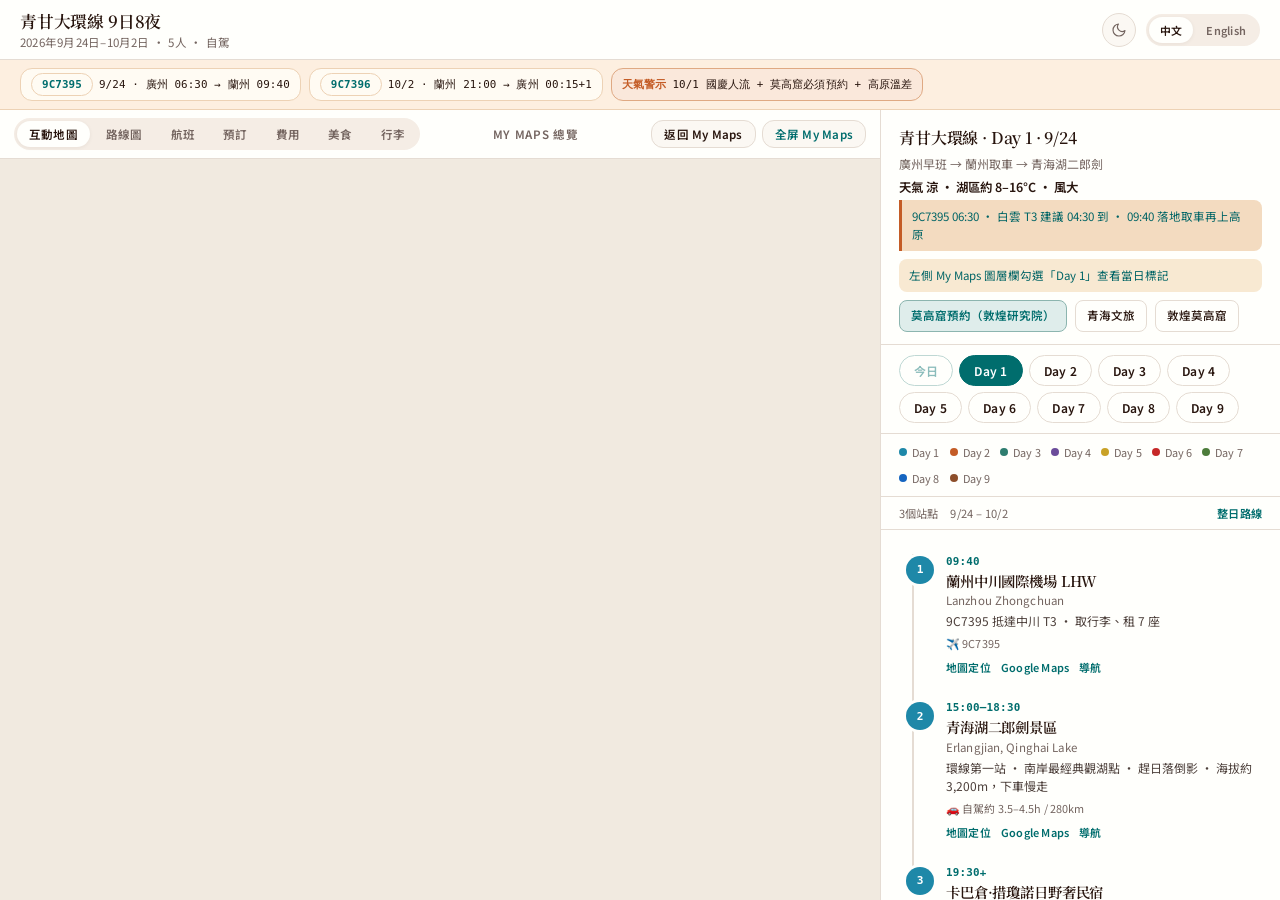
==== index.html @ 07468266 "Add Qinghai–Gansu loop itinerary site with stays, flights, and My Maps. Co-authored-by: Cursor <curs" ====
<!DOCTYPE html>
<html lang="zh-Hant">
<head>
  <meta charset="UTF-8" />
  <meta name="viewport" content="width=device-width, initial-scale=1" />
  <title>青甘大環線 2026 · 互動行程地圖</title>
  <link rel="preconnect" href="https://fonts.googleapis.com" />
  <link rel="preconnect" href="https://fonts.gstatic.com" crossorigin />
  <link href="https://fonts.googleapis.com/css2?family=Noto+Sans+TC:wght@400;500;600&family=Noto+Serif+TC:wght@500;600;700&display=swap" rel="stylesheet" />
  <link rel="stylesheet" href="styles.css?v=6" />
  <script>
    (function () {
      try {
        var saved = localStorage.getItem("trip-theme");
        var dark = saved === "dark" || (!saved && window.matchMedia("(prefers-color-scheme: dark)").matches);
        if (dark) document.documentElement.setAttribute("data-theme", "dark");
      } catch (_) {}
    })();
  </script>
  <script src="config.js?v=6"></script>
  <script src="trip-data.js?v=6"></script>
  <script src="flight-data.js?v=6"></script>
  <script src="booking-data.js?v=6"></script>
  <script src="food-data.js?v=6"></script>
  <script src="packing-data.js?v=6"></script>
  <script src="cost-data.js?v=6"></script>
  <script src="weather-data.js?v=6"></script>
  <script src="i18n.js?v=6"></script>
</head>
<body>
  <div id="app">
    <header>
      <div>
        <h1 id="page-title">青甘大環線 9日8夜</h1>
        <p class="subtitle" id="page-subtitle">2026年9月24日–10月2日 · 5人 · 自駕</p>
      </div>
      <div class="header-actions">
        <button type="button" id="theme-toggle" class="theme-toggle" aria-label="切換深色模式">
          <svg class="icon-moon" viewBox="0 0 24 24" fill="none" stroke="currentColor" stroke-width="1.75" stroke-linecap="round" stroke-linejoin="round" aria-hidden="true"><path d="M21 12.79A9 9 0 1 1 11.21 3 7 7 0 0 0 21 12.79z"/></svg>
        </button>
        <div class="lang-tabs" role="group" aria-label="Language">
          <button type="button" data-lang="zh" class="active">中文</button>
          <button type="button" data-lang="en">English</button>
        </div>
      </div>
    </header>

    <div class="flights-bar" id="flights-bar"></div>

    <div class="main">
      <div class="map-wrap">
        <div class="map-toolbar">
          <div class="view-tabs" role="group" id="view-tabs">
            <button type="button" data-view="map" class="active">互動地圖</button>
            <button type="button" data-view="flowchart">路線圖</button>
            <button type="button" data-view="flights">航班</button>
            <button type="button" data-view="bookings">預訂</button>
            <button type="button" data-view="cost">費用</button>
            <button type="button" data-view="food">美食</button>
            <button type="button" data-view="pack">行李</button>
          </div>
          <span class="map-toolbar-label" id="map-mode-label">My Maps 總覽</span>
          <div class="map-toolbar-actions">
            <button type="button" id="map-restore" class="map-btn" hidden>↩ 返回 My Maps</button>
            <a id="map-open-external" class="map-btn map-btn-link" href="#" target="_blank" rel="noopener">↗ 全屏 My Maps</a>
          </div>
        </div>
        <div id="map-panel" class="content-panel active">
          <iframe
            id="map-frame"
            title="行程地圖"
            loading="lazy"
            referrerpolicy="no-referrer-when-downgrade"
            allowfullscreen
          ></iframe>
          <div id="map-focus-badge" class="map-focus-badge" hidden>
            <div class="map-focus-pin" aria-hidden="true"></div>
            <div class="map-focus-text">
              <strong id="map-focus-name"></strong>
              <span id="map-focus-meta"></span>
            </div>
            <a id="map-focus-open" class="map-focus-link" href="#" target="_blank" rel="noopener"></a>
          </div>
          <div id="map-setup" class="map-setup">
            <h3>嵌入 Google My Maps</h3>
            <p class="setup-intro">網站使用 <strong>Google My Maps</strong>（免費，無需 API Key）。請先建立地圖並把連結填入 <code>config.js</code>。</p>
            <p class="setup-kml">匯入檔案：<code>qinggan-locations.kml</code></p>
            <ol>
              <li>打開 <a href="https://www.google.com/maps/d/" target="_blank" rel="noopener">Google My Maps</a></li>
              <li>建立新地圖 → <strong>匯入</strong> → 上傳對應的 KML</li>
              <li>分享 → 「知道連結的任何人可查看」</li>
              <li>點 <strong>⋮</strong> → 「在地圖上嵌入」→ 複製 <code>src="..."</code> 裡的網址</li>
              <li>貼到 <code>config.js</code> 的 <code>embedUrl</code> / <code>viewUrl</code></li>
              <li><code>git push</code> 重新部署</li>
            </ol>
            <p class="map-setup-note setup-note">完成後刷新此頁，左側會顯示 My Maps，右側為行程列表。</p>
          </div>
        </div>
        <div id="flowchart-panel" class="content-panel">
          <iframe
            id="flowchart-frame"
            title="旅遊路線圖"
            loading="lazy"
            referrerpolicy="no-referrer-when-downgrade"
          ></iframe>
        </div>
        <div id="flights-panel" class="content-panel">
          <div class="flights-scroll" id="flights-content"></div>
        </div>
        <div id="bookings-panel" class="content-panel">
          <div class="flights-scroll" id="bookings-content"></div>
        </div>
        <div id="cost-panel" class="content-panel">
          <div class="flights-scroll" id="cost-content"></div>
        </div>
        <div id="food-panel" class="content-panel">
          <div class="flights-scroll" id="food-content"></div>
        </div>
        <div id="pack-panel" class="content-panel">
          <div class="flights-scroll" id="pack-content"></div>
        </div>
      </div>

      <aside class="sidebar">
        <div class="sidebar-head">
          <h2 id="sidebar-title">青甘 · Day 1</h2>
          <p class="theme" id="sidebar-theme"></p>
          <p class="weather-line" id="sidebar-weather" hidden></p>
          <p class="weather-tip" id="sidebar-weather-tip" hidden></p>
          <p class="day-hint" id="day-hint"></p>
          <div id="region-inspiration-wrap" class="region-inspiration-wrap">
            <button type="button" id="region-inspiration" class="region-inspiration-btn" data-open="https://ticket.dunhuang.org.cn/">莫高窟預約（敦煌研究院）</button>
            <button type="button" id="region-inspiration-alt" class="region-inspiration-btn muted" data-open="https://www.qhly.gov.cn/">青海文旅</button>
            <button type="button" id="region-inspiration-city" class="region-inspiration-btn muted" data-open="https://www.mogaoku.net/">敦煌莫高窟</button>
          </div>
        </div>
        <div class="day-tabs" id="day-tabs"></div>
        <div class="plan-tabs" id="plan-tabs" hidden></div>
        <div class="legend" id="legend"></div>
        <div class="stats">
          <span id="stat-stops">0 個站點</span>
          <span id="stat-region"></span>
          <a id="day-directions" href="#" target="_blank" rel="noopener">整日路線</a>
        </div>
        <div class="itinerary" id="itinerary"></div>
      </aside>
    </div>
  </div>

  <script src="app.js?v=6"></script>
</body>
</html>
---- styles.css ----
* { box-sizing: border-box; margin: 0; padding: 0; }

:root {
  --sidebar-w: 400px;
  --header-h: 60px;
  --bg: oklch(97.5% 0.012 80);
  --card: oklch(100% 0.004 80);
  --text: oklch(22% 0.035 40);
  --muted: oklch(52% 0.02 40);
  --accent: oklch(48% 0.09 195);
  --accent-fg: oklch(100% 0 0);
  --border: oklch(90% 0.016 70);
  --pill-bg: oklch(95% 0.014 70);
  --stop-hover: oklch(96% 0.018 80);
  --stop-active: oklch(94% 0.03 80);
  --stop-active-border: oklch(78% 0.07 50);
  --desc: oklch(38% 0.02 40);
  --flights-bg: oklch(96% 0.025 70);
  --flights-border: oklch(88% 0.05 70);
  --flights-chip-bg: oklch(99% 0.012 70);
  --map-wrap-bg: oklch(94% 0.016 80);
  --map-btn-bg: oklch(98% 0.008 80);
  --map-btn-hover: oklch(94% 0.025 80);
  --setup-bg: oklch(99% 0.006 80 / 0.97);
  --code-bg: oklch(95% 0.014 80);
  --hint: oklch(45% 0.09 195);
  --setup-note-bg: oklch(94% 0.035 80);
  --setup-note-text: oklch(35% 0.07 40);
  --shadow: oklch(20% 0.02 40 / 0.06);
  --radius: 12px;
  --radius-pill: 999px;
  --font-display: "Noto Serif TC", "Songti TC", Georgia, serif;
  --font-body: "Noto Sans TC", -apple-system, BlinkMacSystemFont, sans-serif;
  --font-mono: "JetBrains Mono", ui-monospace, Menlo, monospace;
  --timeline-w: 2px;
}

html[data-theme="dark"] {
  color-scheme: dark;
  --bg: oklch(16% 0.025 40);
  --card: oklch(20% 0.028 40);
  --text: oklch(93% 0.01 80);
  --muted: oklch(68% 0.015 70);
  --accent: oklch(72% 0.09 195);
  --accent-fg: oklch(18% 0.03 40);
  --border: oklch(28% 0.02 40);
  --pill-bg: oklch(24% 0.025 40);
  --stop-hover: oklch(24% 0.03 70);
  --stop-active: oklch(26% 0.04 70);
  --stop-active-border: oklch(42% 0.07 50);
  --desc: oklch(78% 0.012 70);
  --flights-bg: oklch(22% 0.035 70);
  --flights-border: oklch(32% 0.045 70);
  --flights-chip-bg: oklch(24% 0.025 40);
  --map-wrap-bg: oklch(14% 0.02 40);
  --map-btn-bg: oklch(24% 0.025 40);
  --map-btn-hover: oklch(28% 0.04 70);
  --setup-bg: oklch(20% 0.028 40 / 0.97);
  --code-bg: oklch(26% 0.025 40);
  --hint: oklch(72% 0.08 195);
  --setup-note-bg: oklch(26% 0.04 70);
  --setup-note-text: oklch(78% 0.06 80);
  --shadow: oklch(0% 0 0 / 0.35);
}

html, body {
  height: 100%;
  font-family: var(--font-body);
  color: var(--text);
  background: var(--bg);
  overflow: hidden;
  transition: background 0.25s ease, color 0.25s ease;
  -webkit-font-smoothing: antialiased;
}

#app {
  display: flex;
  flex-direction: column;
  height: 100vh;
  height: 100dvh;
  max-height: 100vh;
  max-height: 100dvh;
  overflow: hidden;
}

/* ── Header ── */
header {
  height: var(--header-h);
  flex-shrink: 0;
  display: flex;
  align-items: center;
  gap: 16px;
  padding: 0 20px;
  background: var(--card);
  border-bottom: 1px solid var(--border);
  z-index: 100;
  position: relative;
  transition: background 0.25s, border-color 0.25s;
}

header > div:first-child {
  min-width: 0;
}

header h1 {
  font-family: var(--font-display);
  font-size: 1.05rem;
  font-weight: 600;
  letter-spacing: -0.01em;
  white-space: nowrap;
  overflow: hidden;
  text-overflow: ellipsis;
}

header .subtitle {
  font-size: 0.72rem;
  color: var(--muted);
  letter-spacing: 0.02em;
  white-space: nowrap;
  overflow: hidden;
  text-overflow: ellipsis;
  margin-top: 1px;
}

.header-actions {
  display: flex;
  align-items: center;
  gap: 10px;
  margin-left: auto;
  flex-shrink: 0;
}

.theme-toggle {
  width: 34px;
  height: 34px;
  border: 1px solid var(--border);
  background: var(--map-btn-bg);
  border-radius: var(--radius-pill);
  cursor: pointer;
  line-height: 0;
  display: flex;
  align-items: center;
  justify-content: center;
  flex-shrink: 0;
  color: var(--muted);
  transition: background 0.15s, border-color 0.15s, color 0.15s;
}

.theme-toggle:hover {
  background: var(--map-btn-hover);
  border-color: var(--stop-active-border);
  color: var(--text);
}

.theme-toggle svg {
  width: 16px;
  height: 16px;
}

.lang-tabs {
  display: flex;
  gap: 2px;
  background: var(--pill-bg);
  padding: 3px;
  border-radius: var(--radius-pill);
}

.lang-tabs button {
  border: none;
  background: transparent;
  color: var(--muted);
  font-size: 0.68rem;
  font-weight: 600;
  letter-spacing: 0.02em;
  padding: 5px 11px;
  border-radius: var(--radius-pill);
  cursor: pointer;
  font-family: inherit;
  white-space: nowrap;
  transition: background 0.15s, color 0.15s;
}

.lang-tabs button.active {
  background: var(--card);
  color: var(--text);
  box-shadow: 0 1px 4px var(--shadow);
}

.region-tabs {
  display: flex;
  gap: 4px;
  background: var(--pill-bg);
  padding: 3px;
  border-radius: var(--radius-pill);
}

.region-tabs button,
.day-tabs button {
  border: none;
  background: transparent;
  color: var(--muted);
  font-size: 0.75rem;
  font-weight: 600;
  letter-spacing: 0.02em;
  padding: 6px 14px;
  border-radius: var(--radius-pill);
  cursor: pointer;
  transition: all 0.15s;
  font-family: inherit;
}

.region-tabs button.active {
  background: var(--accent);
  color: var(--accent-fg);
}

.day-tabs button {
  border: 1px solid var(--border);
  background: var(--card);
  color: var(--text);
}

.day-tabs button.active {
  background: var(--accent);
  color: var(--accent-fg);
  border-color: var(--accent);
}

/* ── Flights bar ── */
.flights-bar {
  display: flex;
  flex-wrap: wrap;
  gap: 8px;
  padding: 8px 20px;
  font-size: 0.7rem;
  background: var(--flights-bg);
  border-bottom: 1px solid var(--flights-border);
  transition: background 0.25s, border-color 0.25s;
}

.flights-bar span {
  display: inline-flex;
  align-items: center;
  gap: 6px;
  background: var(--flights-chip-bg);
  border: 1px solid var(--flights-border);
  padding: 4px 10px;
  border-radius: var(--radius);
  color: var(--text);
  font-family: var(--font-mono);
  font-size: 0.68rem;
  letter-spacing: 0.01em;
}

.flights-bar .flight-code {
  font-weight: 600;
  color: var(--accent);
}

.flights-bar .weather-alert {
  border-color: color-mix(in srgb, #c45c26 35%, var(--flights-border));
  background: color-mix(in srgb, #c45c26 12%, var(--flights-chip-bg));
  color: var(--text);
  max-width: 100%;
}

.flights-bar .weather-alert strong {
  color: #c45c26;
  font-weight: 700;
}

/* ── Main layout ── */
.main {
  flex: 1;
  display: flex;
  min-height: 0;
}

/* ── Map area ── */
.map-wrap {
  position: relative;
  flex: 1;
  min-width: 0;
  min-height: 0;
  display: flex;
  flex-direction: column;
  overflow: hidden;
  background: var(--map-wrap-bg);
  transition: background 0.25s;
}

.map-toolbar {
  display: flex;
  align-items: center;
  justify-content: space-between;
  gap: 10px;
  padding: 8px 14px;
  background: var(--card);
  border-bottom: 1px solid var(--border);
  flex-shrink: 0;
  flex-wrap: wrap;
}

.view-tabs {
  display: flex;
  gap: 4px;
  flex-shrink: 0;
  background: var(--pill-bg);
  padding: 3px;
  border-radius: var(--radius-pill);
}

.view-tabs button {
  border: none;
  background: transparent;
  color: var(--muted);
  font-size: 0.72rem;
  font-weight: 600;
  letter-spacing: 0.02em;
  padding: 5px 12px;
  border-radius: var(--radius-pill);
  cursor: pointer;
  font-family: inherit;
  white-space: nowrap;
  transition: background 0.15s, color 0.15s;
}

.view-tabs button.active {
  background: var(--card);
  color: var(--text);
  box-shadow: 0 1px 4px var(--shadow);
}

.map-toolbar-label {
  font-size: 0.72rem;
  font-weight: 600;
  letter-spacing: 0.02em;
  color: var(--muted);
  overflow: hidden;
  text-overflow: ellipsis;
  white-space: nowrap;
  text-transform: uppercase;
  letter-spacing: 0.06em;
}

.map-toolbar-actions {
  display: flex;
  gap: 6px;
  flex-shrink: 0;
}

.map-btn {
  font-size: 0.72rem;
  font-weight: 600;
  letter-spacing: 0.02em;
  padding: 5px 12px;
  border-radius: var(--radius);
  border: 1px solid var(--border);
  background: var(--map-btn-bg);
  color: var(--text);
  cursor: pointer;
  font-family: inherit;
  text-decoration: none;
  display: inline-flex;
  align-items: center;
  gap: 4px;
  transition: background 0.15s, border-color 0.15s;
}

.map-btn:hover {
  background: var(--map-btn-hover);
  border-color: var(--stop-active-border);
}

.map-btn-link {
  color: var(--accent);
}

.content-panel {
  display: none;
  flex: 1;
  flex-direction: column;
  min-height: 0;
  position: relative;
}

.content-panel.active {
  display: flex;
}

#map-frame,
#flowchart-frame {
  flex: 1;
  width: 100%;
  min-height: 320px;
  border: 0;
}

#flowchart-frame {
  background: var(--card);
}

#map-panel {
  flex: 1;
  min-height: 0;
  position: relative;
}

.map-focus-badge {
  position: absolute;
  left: 14px;
  right: 14px;
  bottom: 16px;
  z-index: 6;
  display: flex;
  align-items: center;
  gap: 10px;
  padding: 12px 14px;
  border-radius: 14px;
  background: color-mix(in srgb, var(--card) 92%, transparent);
  backdrop-filter: blur(10px);
  border: 1px solid var(--border);
  box-shadow: 0 8px 24px var(--shadow);
  pointer-events: auto;
}

.map-focus-badge[hidden] {
  display: none !important;
}

.map-focus-pin {
  width: 14px;
  height: 14px;
  border-radius: 50% 50% 50% 0;
  background: #e53935;
  transform: rotate(-45deg);
  flex-shrink: 0;
  box-shadow: 0 0 0 4px rgba(229, 57, 53, 0.2);
}

.map-focus-text {
  display: flex;
  flex-direction: column;
  gap: 2px;
  min-width: 0;
  flex: 1;
}

.map-focus-text strong {
  font-family: var(--font-display);
  font-size: 0.92rem;
  font-weight: 600;
  line-height: 1.3;
}

.map-focus-text span {
  font-size: 0.72rem;
  color: var(--muted);
  overflow: hidden;
  text-overflow: ellipsis;
  white-space: nowrap;
}

.map-focus-link {
  flex-shrink: 0;
  font-size: 0.72rem;
  font-weight: 600;
  color: var(--accent);
  text-decoration: none;
  padding: 6px 10px;
  border-radius: 999px;
  background: var(--setup-note-bg);
}

.map-focus-link:hover {
  text-decoration: underline;
}

/* ── Flights panel ── */
#flights-panel,
#bookings-panel,
#food-panel,
#pack-panel,
#cost-panel {
  background: var(--bg);
  flex: 1;
  min-height: 0;
  overflow: hidden;
}

.flights-scroll {
  flex: 1;
  min-height: 0;
  overflow-y: auto;
  overflow-x: hidden;
  -webkit-overflow-scrolling: touch;
  overscroll-behavior: contain;
  touch-action: pan-y;
  padding: 20px 22px 32px;
}

.flights-intro {
  margin-bottom: 18px;
}

.flights-intro h2 {
  font-family: var(--font-display);
  font-size: 1.25rem;
  font-weight: 600;
  letter-spacing: -0.02em;
  margin-bottom: 10px;
}

.flights-pax-label {
  font-size: 0.72rem;
  color: var(--muted);
  margin-bottom: 8px;
  letter-spacing: 0.02em;
}

.flight-pax-row {
  display: flex;
  flex-wrap: wrap;
  gap: 6px;
}

.flight-pax {
  font-size: 0.72rem;
  font-family: var(--font-mono);
  padding: 4px 9px;
  border-radius: 999px;
  background: var(--pill-bg);
  border: 1px solid var(--border);
  color: var(--text);
}

.flight-card {
  background: var(--card);
  border: 1px solid var(--border);
  border-radius: 14px;
  padding: 18px 18px 16px;
  margin-bottom: 14px;
  box-shadow: 0 1px 2px var(--shadow);
}

.flight-card-top {
  display: flex;
  justify-content: space-between;
  gap: 12px;
  align-items: flex-start;
  margin-bottom: 16px;
}

.flight-date {
  font-size: 0.72rem;
  color: var(--muted);
  margin-bottom: 4px;
}

.flight-no {
  font-family: var(--font-display);
  font-size: 1.35rem;
  font-weight: 700;
  letter-spacing: -0.02em;
  line-height: 1.2;
}

.flight-airline {
  font-size: 0.75rem;
  color: var(--muted);
  margin-top: 4px;
}

.flight-pnr-box {
  text-align: right;
  flex-shrink: 0;
}

.flight-pnr-label {
  display: block;
  font-size: 0.65rem;
  color: var(--muted);
  margin-bottom: 4px;
}

.flight-pnr {
  display: inline-block;
  font-family: var(--font-mono);
  font-size: 0.95rem;
  font-weight: 700;
  letter-spacing: 0.06em;
  padding: 6px 10px;
  border-radius: 8px;
  background: var(--setup-note-bg);
  color: var(--accent);
  border: 1px solid color-mix(in srgb, var(--accent) 28%, transparent);
  cursor: pointer;
  font: inherit;
}

button.flight-pnr {
  font-family: var(--font-mono);
  font-size: 0.95rem;
  font-weight: 700;
}

button.flight-pnr:hover,
button.flight-pnr.copied {
  background: color-mix(in srgb, var(--accent) 16%, transparent);
}

.copy-value-wrap {
  display: inline-flex;
  align-items: center;
  gap: 8px;
  justify-content: flex-end;
  max-width: 70%;
}

.copy-value-wrap .copy-target {
  font-family: var(--font-mono);
  font-weight: 600;
  text-align: right;
  word-break: break-all;
}

.copy-value-wrap .copy-target.is-masked,
button.flight-pnr.is-masked {
  letter-spacing: 0.08em;
}

.secrets-intro-row {
  display: flex;
  flex-wrap: wrap;
  justify-content: space-between;
  gap: 10px 16px;
  align-items: flex-start;
  margin-bottom: 8px;
}

.secrets-intro-row h2 {
  margin-bottom: 4px;
}

.secrets-toggle {
  flex-shrink: 0;
}

.copy-btn {
  flex-shrink: 0;
  border: 1px solid var(--border);
  background: var(--card);
  color: var(--muted);
  font-size: 0.65rem;
  font-weight: 600;
  padding: 3px 8px;
  border-radius: 999px;
  cursor: pointer;
  font-family: inherit;
}

.copy-btn:hover,
.copy-btn.copied {
  color: var(--accent);
  border-color: color-mix(in srgb, var(--accent) 40%, var(--border));
}

.copy-toast {
  position: fixed;
  left: 50%;
  bottom: 24px;
  transform: translateX(-50%) translateY(12px);
  background: var(--text);
  color: var(--card);
  font-size: 0.8rem;
  font-weight: 600;
  padding: 10px 16px;
  border-radius: 999px;
  opacity: 0;
  pointer-events: none;
  transition: opacity 0.2s, transform 0.2s;
  z-index: 1000;
}

.copy-toast.show {
  opacity: 1;
  transform: translateX(-50%) translateY(0);
}

.day-tabs .today-tab {
  border-color: color-mix(in srgb, var(--accent) 45%, var(--border));
  color: var(--accent);
}

.day-tabs .today-tab:disabled {
  opacity: 0.45;
  cursor: not-allowed;
}

.day-tabs button.is-today:not(.active) {
  box-shadow: inset 0 0 0 1px color-mix(in srgb, var(--accent) 50%, transparent);
}

.flight-route {
  display: grid;
  grid-template-columns: 1fr auto 1fr;
  gap: 10px;
  align-items: center;
  padding: 14px 12px;
  border-radius: 12px;
  background: var(--pill-bg);
  margin-bottom: 12px;
}

.flight-endpoint {
  display: flex;
  flex-direction: column;
  gap: 2px;
}

.flight-endpoint:last-child {
  text-align: right;
}

.flight-time {
  font-family: var(--font-mono);
  font-size: 1.25rem;
  font-weight: 700;
  letter-spacing: -0.02em;
}

.flight-code {
  font-size: 0.8rem;
  font-weight: 700;
  color: var(--accent);
}

.flight-airport {
  font-size: 0.7rem;
  color: var(--muted);
  line-height: 1.35;
}

.flight-arrow {
  font-size: 1.1rem;
  color: var(--muted);
}

.flight-tip {
  font-size: 0.75rem;
  color: var(--desc);
  line-height: 1.5;
  margin-bottom: 6px;
}

.flight-tip strong {
  color: var(--text);
  font-weight: 600;
}

.flight-seats {
  margin-top: 12px;
  padding-top: 12px;
  border-top: 1px solid var(--border);
}

.flight-seats h4 {
  font-size: 0.72rem;
  color: var(--muted);
  margin-bottom: 8px;
  letter-spacing: 0.02em;
}

.flight-seats ul {
  list-style: none;
  display: flex;
  flex-direction: column;
  gap: 6px;
}

.flight-seats li {
  display: flex;
  align-items: center;
  gap: 10px;
  flex-wrap: wrap;
  font-size: 0.78rem;
}

.flight-seats .seat-no {
  font-family: var(--font-mono);
  font-weight: 700;
  min-width: 2.2em;
  color: var(--accent);
}

.seat-bag {
  font-size: 0.68rem;
  color: var(--muted);
  margin-left: auto;
}

.seat-bag.muted {
  opacity: 0.75;
}

/* ── Bookings panel ── */
.booking-card {
  background: var(--card);
  border: 1px solid var(--border);
  border-radius: 14px;
  padding: 18px 18px 16px;
  margin-bottom: 14px;
  box-shadow: 0 1px 2px var(--shadow);
}

.booking-card-top {
  display: flex;
  justify-content: space-between;
  gap: 12px;
  align-items: flex-start;
  margin-bottom: 14px;
}

.booking-title {
  font-family: var(--font-display);
  font-size: 1.15rem;
  font-weight: 700;
  letter-spacing: -0.02em;
  line-height: 1.3;
}

.booking-ko {
  font-size: 0.75rem;
  color: var(--muted);
  margin-top: 4px;
}

.booking-status {
  flex-shrink: 0;
  font-size: 0.68rem;
  font-weight: 600;
  padding: 5px 10px;
  border-radius: 999px;
  background: color-mix(in srgb, var(--accent) 14%, transparent);
  color: var(--accent);
  border: 1px solid color-mix(in srgb, var(--accent) 35%, transparent);
}

.booking-meta {
  display: grid;
  gap: 8px;
  margin-bottom: 12px;
  padding: 12px 14px;
  border-radius: 10px;
  background: var(--setup-note-bg);
}

.booking-meta-row {
  display: flex;
  justify-content: space-between;
  gap: 12px;
  font-size: 0.75rem;
  align-items: center;
}

.booking-meta-row span {
  color: var(--muted);
  flex-shrink: 0;
}

.booking-meta-row strong {
  font-family: var(--font-mono);
  font-weight: 600;
  text-align: right;
  word-break: break-all;
}

.muted-tip {
  color: var(--muted) !important;
}

.booking-pax {
  margin: 10px 0 4px;
}

.booking-actions {
  display: flex;
  flex-wrap: wrap;
  gap: 8px;
  margin-top: 14px;
  padding-top: 12px;
  border-top: 1px solid var(--border);
}

.booking-open-day,
.booking-web {
  font-size: 0.72rem;
  font-weight: 600;
  padding: 7px 12px;
  border-radius: 8px;
  border: 1px solid var(--border);
  background: var(--card);
  color: var(--text);
  text-decoration: none;
  cursor: pointer;
}

.booking-open-day {
  background: var(--accent);
  border-color: var(--accent);
  color: #fff;
}

.booking-web:hover,
.booking-open-day:hover {
  filter: brightness(1.05);
}

/* ── Food list ── */
.food-grid {
  display: grid;
  gap: 12px;
}

.food-card {
  background: var(--card);
  border: 1px solid var(--border);
  border-radius: 14px;
  padding: 16px 16px 14px;
  box-shadow: 0 1px 2px var(--shadow);
}

.food-card.on-trip {
  border-color: color-mix(in srgb, var(--accent) 45%, var(--border));
}

.food-cat {
  font-size: 0.68rem;
  color: var(--muted);
  margin-bottom: 4px;
}

.food-title {
  font-family: var(--font-display);
  font-size: 1.05rem;
  font-weight: 700;
  letter-spacing: -0.02em;
  line-height: 1.3;
  display: flex;
  flex-wrap: wrap;
  align-items: center;
  gap: 8px;
}

.food-ko {
  font-size: 0.75rem;
  color: var(--muted);
  margin-top: 3px;
}

.food-badge {
  font-family: var(--font-body);
  font-size: 0.62rem;
  font-weight: 600;
  padding: 2px 7px;
  border-radius: 999px;
  background: color-mix(in srgb, var(--accent) 14%, transparent);
  color: var(--accent);
  border: 1px solid color-mix(in srgb, var(--accent) 35%, transparent);
}

.food-address {
  font-size: 0.78rem;
  color: var(--desc);
  margin: 10px 0 6px;
  line-height: 1.45;
}

.food-note,
.food-day {
  font-size: 0.75rem;
  line-height: 1.45;
  margin: 0 0 4px;
}

.food-note { color: var(--text); }
.food-day { color: var(--muted); }

.food-actions {
  margin-top: 10px;
  padding-top: 10px;
  border-top: 1px solid var(--border);
}

.food-maps {
  display: inline-block;
  font-size: 0.72rem;
  font-weight: 600;
  padding: 7px 12px;
  border-radius: 8px;
  border: 1px solid var(--accent);
  background: var(--accent);
  color: #fff;
  text-decoration: none;
}

.pack-intro {
  display: flex;
  flex-wrap: wrap;
  justify-content: space-between;
  gap: 12px 18px;
  align-items: flex-end;
}

.pack-toolbar {
  display: flex;
  flex-wrap: wrap;
  gap: 10px;
  align-items: center;
}

.pack-progress {
  font-size: 0.75rem;
  font-weight: 600;
  color: var(--muted);
}

.pack-grid {
  display: grid;
  grid-template-columns: repeat(auto-fit, minmax(200px, 1fr));
  gap: 16px;
}

.pack-col {
  background: var(--card);
  border: 1px solid var(--border);
  border-radius: 14px;
  padding: 14px 14px 10px;
}

.pack-col-title {
  font-family: var(--font-display);
  font-size: 0.95rem;
  font-weight: 600;
  margin: 0 0 12px;
  padding-bottom: 8px;
  border-bottom: 1px solid var(--border);
}

.pack-list {
  display: grid;
  gap: 4px;
}

.pack-item {
  display: flex;
  align-items: flex-start;
  gap: 10px;
  padding: 8px 4px;
  border-radius: 8px;
  cursor: pointer;
  font-size: 0.82rem;
  line-height: 1.45;
  color: var(--text);
}

.pack-item:hover {
  background: var(--pill-bg);
}

.pack-item input {
  margin-top: 3px;
  accent-color: var(--accent);
  flex-shrink: 0;
}

.pack-item.checked span {
  color: var(--muted);
  text-decoration: line-through;
  text-decoration-thickness: 1px;
}

/* ── Cost panel ── */
.cost-summary {
  display: grid;
  grid-template-columns: repeat(3, minmax(0, 1fr));
  gap: 10px;
  margin-bottom: 20px;
}

.cost-stat {
  padding: 12px 14px;
  border-radius: 12px;
  background: color-mix(in srgb, #2f6f4e 10%, var(--setup-note-bg));
  border: 1px solid color-mix(in srgb, #2f6f4e 22%, var(--flights-border));
}

.cost-stat.estimate {
  background: color-mix(in srgb, #c45c26 10%, var(--setup-note-bg));
  border-color: color-mix(in srgb, #c45c26 25%, var(--flights-border));
}

.cost-stat.tbd {
  background: var(--setup-note-bg);
  border-color: var(--flights-border);
}

.cost-stat-label {
  display: block;
  font-size: 0.7rem;
  color: var(--hint);
  margin-bottom: 4px;
}

.cost-stat-value {
  display: block;
  font-size: 1.05rem;
  font-weight: 700;
  letter-spacing: -0.02em;
}

.cost-stat-sub {
  display: block;
  margin-top: 6px;
  font-size: 0.68rem;
  color: var(--hint);
  line-height: 1.4;
}

.cost-section {
  margin-bottom: 18px;
}

.cost-section-title {
  font-size: 0.85rem;
  font-weight: 700;
  margin: 0 0 8px;
}

.cost-rows {
  display: flex;
  flex-direction: column;
  gap: 8px;
}

.cost-row {
  display: flex;
  justify-content: space-between;
  gap: 12px;
  align-items: flex-start;
  padding: 10px 12px;
  border-radius: 10px;
  border: 1px solid var(--flights-border);
  background: var(--flights-chip-bg);
}

.cost-row-main {
  display: flex;
  gap: 10px;
  min-width: 0;
}

.cost-status {
  flex: 0 0 auto;
  font-size: 0.65rem;
  font-weight: 700;
  padding: 2px 7px;
  border-radius: 999px;
  background: color-mix(in srgb, #2f6f4e 16%, transparent);
  color: #2f6f4e;
  height: fit-content;
}

.cost-row.status-estimate .cost-status {
  background: color-mix(in srgb, #c45c26 16%, transparent);
  color: #c45c26;
}

.cost-row.status-tbd .cost-status {
  background: color-mix(in srgb, var(--hint) 18%, transparent);
  color: var(--hint);
}

.cost-name {
  font-size: 0.82rem;
  font-weight: 600;
  line-height: 1.35;
}

.cost-note {
  margin-top: 3px;
  font-size: 0.68rem;
  color: var(--hint);
  line-height: 1.4;
}

.cost-amount {
  text-align: right;
  font-size: 0.8rem;
  white-space: nowrap;
}

.cost-amount strong {
  display: block;
}

.cost-krw,
.cost-fx,
.cost-tbd {
  display: block;
  margin-top: 2px;
  font-size: 0.68rem;
  color: var(--hint);
}

@media (max-width: 768px) {
  .flights-scroll { padding: 14px 14px 24px; }
  .flight-route { padding: 12px 10px; }
  .flight-time { font-size: 1.1rem; }
  .flight-card-top { flex-direction: column; }
  .flight-pnr-box { text-align: left; }
  .booking-card-top { flex-direction: column; }
  .cost-summary { grid-template-columns: 1fr; }
}

/* ── Sidebar ── */
.sidebar {
  width: var(--sidebar-w);
  flex-shrink: 0;
  background: var(--card);
  border-left: 1px solid var(--border);
  display: flex;
  flex-direction: column;
  min-height: 0;
  transition: background 0.25s, border-color 0.25s;
}

.sidebar-head {
  padding: 16px 18px 12px;
  border-bottom: 1px solid var(--border);
}

.sidebar-head h2 {
  font-family: var(--font-display);
  font-size: 1rem;
  font-weight: 600;
  letter-spacing: -0.01em;
  margin-bottom: 6px;
}

.sidebar-head .theme {
  font-size: 0.75rem;
  color: var(--muted);
  line-height: 1.5;
}

.day-tabs {
  display: flex;
  flex-wrap: wrap;
  gap: 6px;
  padding: 10px 18px;
  border-bottom: 1px solid var(--border);
}

.plan-tabs {
  display: flex;
  flex-wrap: wrap;
  gap: 6px;
  padding: 8px 18px 10px;
  border-bottom: 1px solid var(--border);
  background: color-mix(in srgb, var(--accent) 6%, transparent);
}

.plan-tabs[hidden] {
  display: none;
}

.plan-tabs button {
  border: 1px solid var(--border);
  background: var(--card);
  color: var(--text);
  font-size: 0.72rem;
  font-weight: 600;
  letter-spacing: 0.01em;
  padding: 6px 12px;
  border-radius: var(--radius-pill);
  cursor: pointer;
  transition: all 0.15s;
  font-family: inherit;
}

.plan-tabs button.active {
  background: var(--accent);
  color: var(--accent-fg);
  border-color: var(--accent);
}

.legend {
  display: flex;
  flex-wrap: wrap;
  gap: 10px;
  padding: 10px 18px;
  font-size: 0.68rem;
  color: var(--muted);
  letter-spacing: 0.01em;
  border-bottom: 1px solid var(--border);
}

.legend-item {
  display: flex;
  align-items: center;
  gap: 5px;
}

.legend-dot {
  width: 8px;
  height: 8px;
  border-radius: 50%;
  flex-shrink: 0;
}

.stats {
  display: flex;
  align-items: center;
  flex-wrap: wrap;
  gap: 12px;
  padding: 8px 18px;
  font-size: 0.7rem;
  color: var(--muted);
  letter-spacing: 0.01em;
  border-bottom: 1px solid var(--border);
}

.stats a {
  color: var(--accent);
  text-decoration: none;
  font-weight: 600;
  letter-spacing: 0.02em;
  margin-left: auto;
}

.stats a:hover {
  text-decoration: underline;
}

.itinerary {
  flex: 1;
  overflow-y: auto;
  padding: 12px 14px 20px;
  position: relative;
}

.itinerary::before {
  content: "";
  position: absolute;
  left: 31px;
  top: 24px;
  bottom: 24px;
  width: var(--timeline-w);
  background: var(--border);
  border-radius: 1px;
}

/* ── Stop items ── */
.stop-item {
  display: flex;
  gap: 12px;
  padding: 12px 10px;
  border-radius: var(--radius);
  cursor: pointer;
  border: 1px solid transparent;
  transition: background 0.15s, border-color 0.15s;
  position: relative;
}

.stop-item:hover {
  background: var(--stop-hover);
}

.stop-item.active {
  background: var(--stop-active);
  border-color: var(--stop-active-border);
}

.stop-num {
  width: 28px;
  height: 28px;
  border-radius: 50%;
  color: #fff;
  font-size: 0.7rem;
  font-weight: 700;
  font-family: var(--font-mono);
  display: flex;
  align-items: center;
  justify-content: center;
  flex-shrink: 0;
  margin-top: 1px;
  position: relative;
  z-index: 1;
  box-shadow: 0 0 0 3px var(--card);
}

.stop-body { flex: 1; min-width: 0; }

.stop-time {
  font-size: 0.68rem;
  font-weight: 600;
  font-family: var(--font-mono);
  letter-spacing: 0.02em;
  color: var(--accent);
  display: flex;
  align-items: center;
  flex-wrap: wrap;
  gap: 6px;
}

.stop-booking-badge {
  font-family: var(--font-body);
  font-size: 0.62rem;
  font-weight: 600;
  letter-spacing: 0.02em;
  padding: 2px 7px;
  border-radius: 999px;
  background: color-mix(in srgb, var(--accent) 14%, transparent);
  color: var(--accent);
  border: 1px solid color-mix(in srgb, var(--accent) 35%, transparent);
}

.stop-optional-badge {
  font-family: var(--font-body);
  font-size: 0.62rem;
  font-weight: 600;
  letter-spacing: 0.02em;
  padding: 2px 7px;
  border-radius: 999px;
  background: color-mix(in srgb, var(--muted) 16%, transparent);
  color: var(--muted);
  border: 1px solid color-mix(in srgb, var(--muted) 35%, transparent);
}

.stop-item.optional {
  opacity: 0.85;
}

.stop-item.optional .stop-name {
  font-style: italic;
}

.stop-name {
  font-family: var(--font-display);
  font-size: 0.9rem;
  font-weight: 600;
  line-height: 1.35;
  margin: 3px 0 2px;
  letter-spacing: -0.01em;
}

.stop-ko {
  font-size: 0.72rem;
  color: var(--muted);
  letter-spacing: 0.01em;
}

.stop-desc {
  font-size: 0.75rem;
  color: var(--desc);
  line-height: 1.5;
  margin-top: 4px;
}

.stop-transport {
  font-size: 0.68rem;
  color: var(--muted);
  margin-top: 5px;
  letter-spacing: 0.01em;
}

.stop-actions {
  margin-top: 8px;
  display: flex;
  flex-wrap: wrap;
  gap: 10px;
}

.stop-actions a {
  font-size: 0.68rem;
  font-weight: 600;
  letter-spacing: 0.02em;
  color: var(--accent);
  text-decoration: none;
}

.stop-actions a:hover { text-decoration: underline; }

/* ── Map setup panel ── */
.map-setup {
  display: none;
  position: absolute;
  inset: 36px 0 0;
  background: var(--setup-bg);
  z-index: 5;
  padding: 32px 36px;
  overflow-y: auto;
}

.map-setup.visible {
  display: block;
}

.map-setup h3 {
  font-family: var(--font-display);
  margin-bottom: 12px;
  font-size: 1.1rem;
  font-weight: 600;
  color: var(--text);
  letter-spacing: -0.01em;
}

.map-setup p,
.map-setup li {
  font-size: 0.82rem;
  color: var(--muted);
  line-height: 1.65;
}

.map-setup ol {
  margin: 14px 0 14px 22px;
}

.map-setup a {
  color: var(--accent);
  font-weight: 600;
}

.map-setup code {
  background: var(--code-bg);
  padding: 2px 7px;
  border-radius: 5px;
  font-size: 0.76rem;
  font-family: var(--font-mono);
  color: var(--text);
}

.map-setup-note {
  margin-top: 14px;
  padding: 12px 14px;
  background: var(--setup-note-bg);
  border-radius: var(--radius);
  color: var(--setup-note-text) !important;
  font-size: 0.8rem;
}

.weather-line {
  margin: 6px 0 0;
  font-size: 0.78rem;
  font-weight: 600;
  color: var(--text);
  line-height: 1.4;
}

.weather-tip {
  margin: 4px 0 0;
  font-size: 0.72rem;
  color: var(--hint);
  line-height: 1.5;
  padding: 8px 10px;
  background: color-mix(in srgb, #c45c26 10%, var(--setup-note-bg));
  border-left: 3px solid #c45c26;
  border-radius: 0 8px 8px 0;
}

.day-hint {
  font-size: 0.72rem;
  color: var(--hint);
  margin-top: 8px;
  line-height: 1.5;
  padding: 8px 10px;
  background: var(--setup-note-bg);
  border-radius: 8px;
}

.region-inspiration-wrap {
  display: flex;
  flex-wrap: wrap;
  gap: 8px;
  margin-top: 8px;
  align-items: center;
}

.region-inspiration-wrap[hidden] {
  display: none;
}

.region-inspiration-btn {
  appearance: none;
  font-family: inherit;
  font-size: 0.72rem;
  font-weight: 600;
  line-height: 1.35;
  padding: 7px 11px;
  border-radius: 8px;
  border: 1px solid color-mix(in srgb, var(--accent) 35%, var(--border));
  background: color-mix(in srgb, var(--accent) 12%, var(--card));
  color: var(--accent);
  cursor: pointer;
}

.region-inspiration-btn.muted {
  font-weight: 500;
  color: var(--text);
  background: var(--card);
  border-color: var(--border);
}

.region-inspiration-btn:hover {
  filter: brightness(1.03);
}

.region-inspiration-btn[hidden] {
  display: none;
}

/* ── Responsive ── */
@media (max-width: 768px) {
  /* Unlock page scroll on phones — nested iframe/panel scrolling is unreliable */
  html, body {
    height: auto;
    min-height: 100%;
    overflow-x: hidden;
    overflow-y: auto;
    -webkit-overflow-scrolling: touch;
  }

  #app {
    height: auto;
    max-height: none;
    min-height: 100dvh;
    overflow: visible;
  }

  .main {
    flex-direction: column;
    flex: none;
    min-height: auto;
  }

  .map-wrap {
    flex: none;
    min-height: auto;
    overflow: visible;
  }

  .content-panel {
    flex: none;
    min-height: auto;
  }

  .content-panel.active {
    display: flex;
  }

  #map-panel.active {
    height: 62vh;
    min-height: 320px;
  }

  #map-frame {
    height: 100%;
    min-height: 0;
  }

  #flowchart-panel.active {
    display: block;
  }

  #flowchart-frame {
    display: block;
    width: 100%;
    min-height: 70vh;
    height: 1200px; /* JS will resize to content */
    border: 0;
  }

  #flights-panel,
  #bookings-panel,
  #food-panel,
  #pack-panel,
  #cost-panel {
    overflow: visible;
    flex: none;
    min-height: auto;
  }

  .flights-scroll {
    flex: none;
    min-height: auto;
    height: auto;
    overflow: visible;
    -webkit-overflow-scrolling: auto;
    padding: 14px 14px calc(28px + env(safe-area-inset-bottom, 0px));
  }

  .sidebar {
    width: 100%;
    max-height: none;
    flex: none;
    border-left: none;
    border-top: 1px solid var(--border);
  }

  /* On flowchart/flights/bookings, put itinerary below content so users scroll the page */
  body.view-flowchart .sidebar,
  body.view-flights .sidebar,
  body.view-bookings .sidebar,
  body.view-food .sidebar,
  body.view-pack .sidebar,
  body.view-cost .sidebar {
    order: 2;
  }

  .view-tabs button { font-size: 0.65rem; padding: 4px 9px; }
  .map-toolbar-label { max-width: 100px; }
  header {
    position: sticky;
    top: 0;
  }
  header .subtitle { display: none; }
  .header-actions { gap: 6px; }
  .lang-tabs button { padding: 4px 8px; font-size: 0.62rem; }
  .region-tabs button { padding: 5px 10px; font-size: 0.7rem; }
  .theme-toggle { width: 30px; height: 30px; }
  header { padding: 0 14px; }
  .flights-bar { padding: 6px 14px; }
}
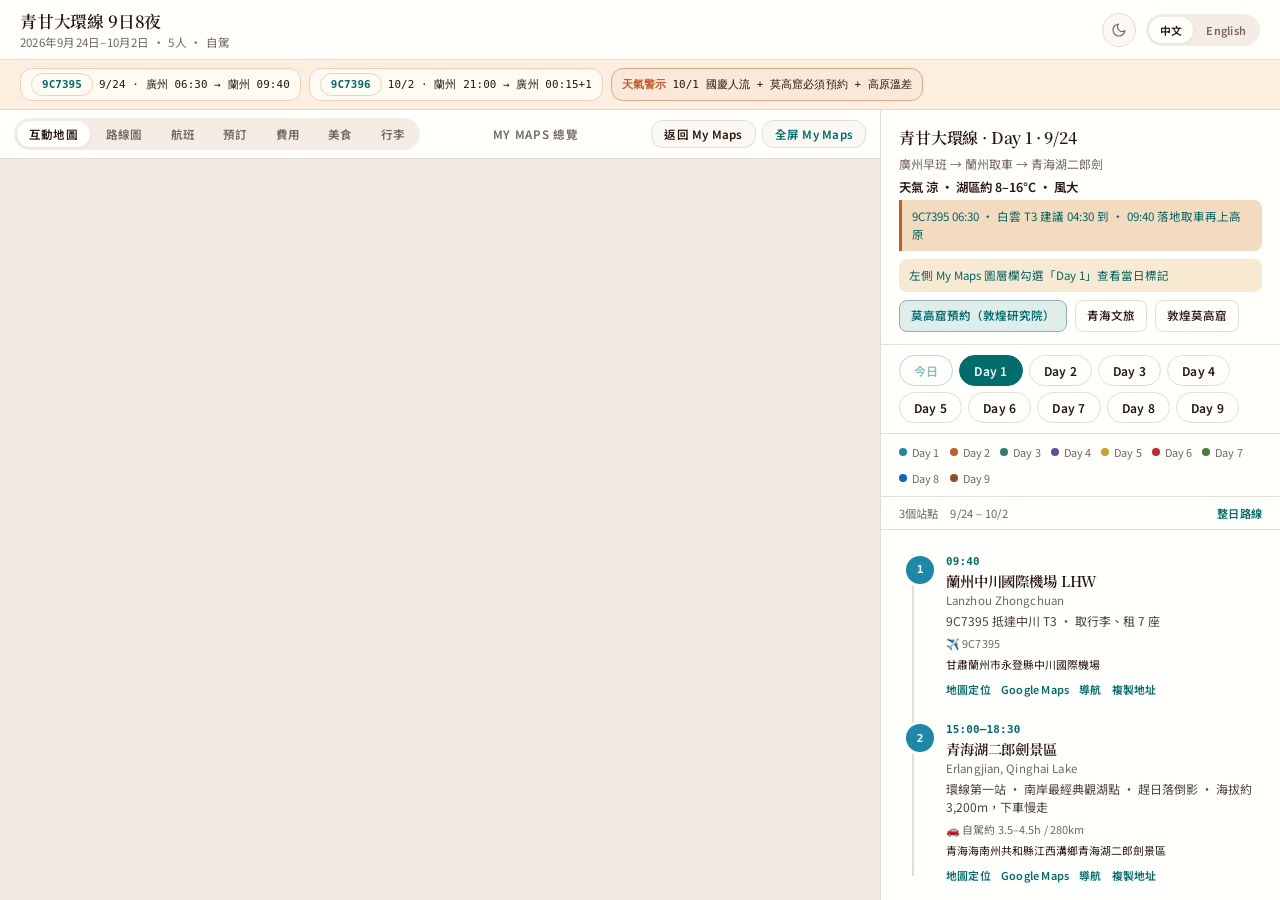
==== commit cf57f902: "Add copy-address on itinerary stops and pack lip balm plus thermal pants. Co-authored-by: Cursor <cu" ====
--- a/index.html
+++ b/index.html
@@ -7,7 +7,7 @@
   <link rel="preconnect" href="https://fonts.googleapis.com" />
   <link rel="preconnect" href="https://fonts.gstatic.com" crossorigin />
   <link href="https://fonts.googleapis.com/css2?family=Noto+Sans+TC:wght@400;500;600&family=Noto+Serif+TC:wght@500;600;700&display=swap" rel="stylesheet" />
-  <link rel="stylesheet" href="styles.css?v=6" />
+  <link rel="stylesheet" href="styles.css?v=8" />
   <script>
     (function () {
       try {
@@ -17,15 +17,15 @@
       } catch (_) {}
     })();
   </script>
-  <script src="config.js?v=6"></script>
-  <script src="trip-data.js?v=6"></script>
-  <script src="flight-data.js?v=6"></script>
-  <script src="booking-data.js?v=6"></script>
-  <script src="food-data.js?v=6"></script>
-  <script src="packing-data.js?v=6"></script>
-  <script src="cost-data.js?v=6"></script>
-  <script src="weather-data.js?v=6"></script>
-  <script src="i18n.js?v=6"></script>
+  <script src="config.js?v=8"></script>
+  <script src="trip-data.js?v=8"></script>
+  <script src="flight-data.js?v=8"></script>
+  <script src="booking-data.js?v=8"></script>
+  <script src="food-data.js?v=8"></script>
+  <script src="packing-data.js?v=8"></script>
+  <script src="cost-data.js?v=8"></script>
+  <script src="weather-data.js?v=8"></script>
+  <script src="i18n.js?v=8"></script>
 </head>
 <body>
   <div id="app">
@@ -147,6 +147,6 @@
     </div>
   </div>
 
-  <script src="app.js?v=6"></script>
+  <script src="app.js?v=8"></script>
 </body>
 </html>
--- a/styles.css
+++ b/styles.css
@@ -1475,22 +1475,42 @@
   letter-spacing: 0.01em;
 }
 
+.stop-address {
+  font-size: 0.68rem;
+  color: var(--text);
+  margin-top: 6px;
+  line-height: 1.45;
+}
+
 .stop-actions {
   margin-top: 8px;
   display: flex;
   flex-wrap: wrap;
   gap: 10px;
-}
-
-.stop-actions a {
+  align-items: center;
+}
+
+.stop-actions a,
+.stop-actions .stop-copy-addr {
   font-size: 0.68rem;
   font-weight: 600;
   letter-spacing: 0.02em;
   color: var(--accent);
   text-decoration: none;
-}
-
-.stop-actions a:hover { text-decoration: underline; }
+  border: none;
+  background: none;
+  padding: 0;
+  border-radius: 0;
+  font-family: inherit;
+  cursor: pointer;
+}
+
+.stop-actions a:hover,
+.stop-actions .stop-copy-addr:hover { text-decoration: underline; }
+
+.stop-actions .stop-copy-addr.copied {
+  color: var(--accent);
+}
 
 /* ── Map setup panel ── */
 .map-setup {
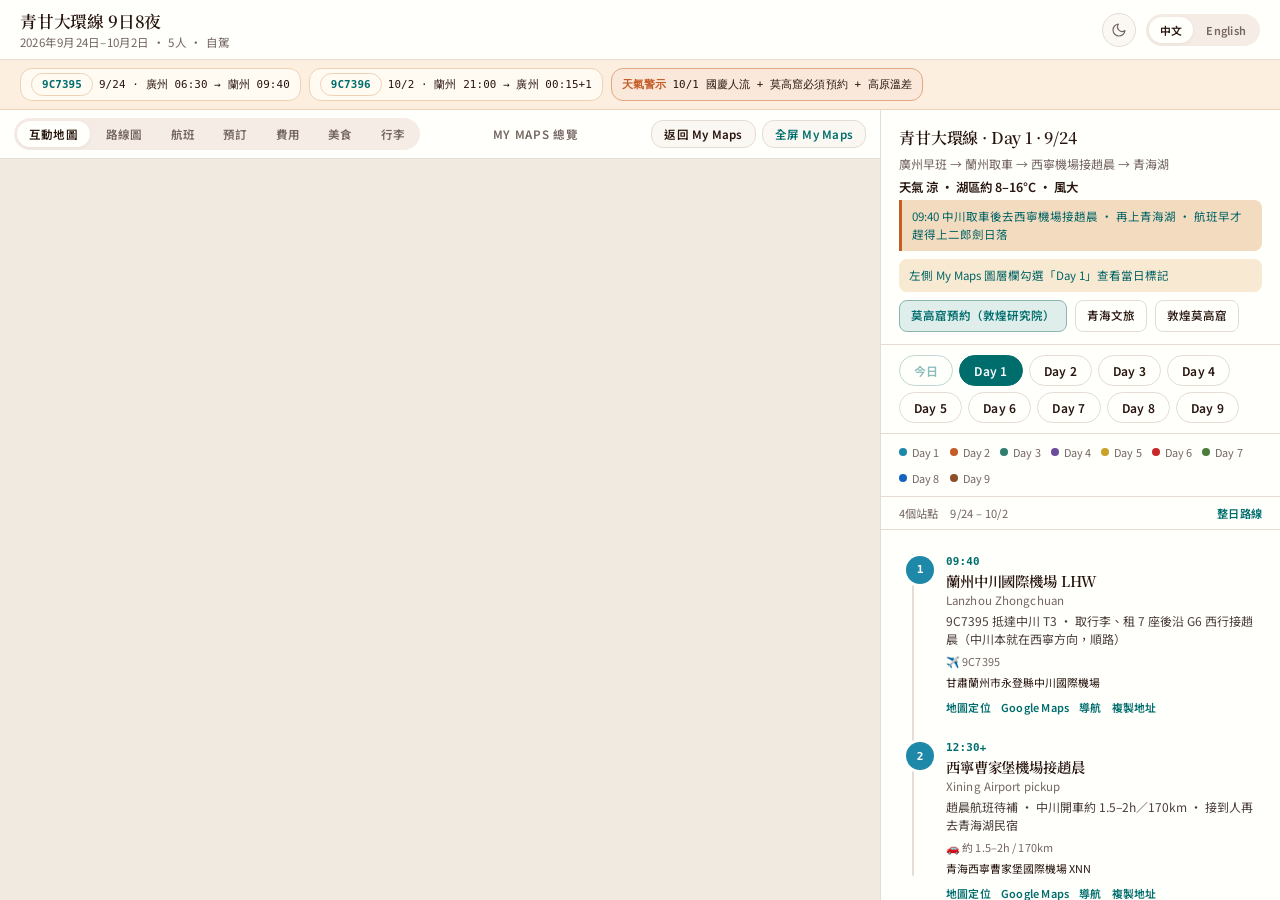
==== commit 610f2b05: "Reroute Day 1 via Xining Airport to pick up Zhao Chen before Qinghai Lake. Co-authored-by: Cursor <c" ====
--- a/index.html
+++ b/index.html
@@ -7,7 +7,7 @@
   <link rel="preconnect" href="https://fonts.googleapis.com" />
   <link rel="preconnect" href="https://fonts.gstatic.com" crossorigin />
   <link href="https://fonts.googleapis.com/css2?family=Noto+Sans+TC:wght@400;500;600&family=Noto+Serif+TC:wght@500;600;700&display=swap" rel="stylesheet" />
-  <link rel="stylesheet" href="styles.css?v=8" />
+  <link rel="stylesheet" href="styles.css?v=9" />
   <script>
     (function () {
       try {
@@ -17,15 +17,15 @@
       } catch (_) {}
     })();
   </script>
-  <script src="config.js?v=8"></script>
-  <script src="trip-data.js?v=8"></script>
-  <script src="flight-data.js?v=8"></script>
-  <script src="booking-data.js?v=8"></script>
-  <script src="food-data.js?v=8"></script>
-  <script src="packing-data.js?v=8"></script>
-  <script src="cost-data.js?v=8"></script>
-  <script src="weather-data.js?v=8"></script>
-  <script src="i18n.js?v=8"></script>
+  <script src="config.js?v=9"></script>
+  <script src="trip-data.js?v=9"></script>
+  <script src="flight-data.js?v=9"></script>
+  <script src="booking-data.js?v=9"></script>
+  <script src="food-data.js?v=9"></script>
+  <script src="packing-data.js?v=9"></script>
+  <script src="cost-data.js?v=9"></script>
+  <script src="weather-data.js?v=9"></script>
+  <script src="i18n.js?v=9"></script>
 </head>
 <body>
   <div id="app">
@@ -147,6 +147,6 @@
     </div>
   </div>
 
-  <script src="app.js?v=8"></script>
+  <script src="app.js?v=9"></script>
 </body>
 </html>
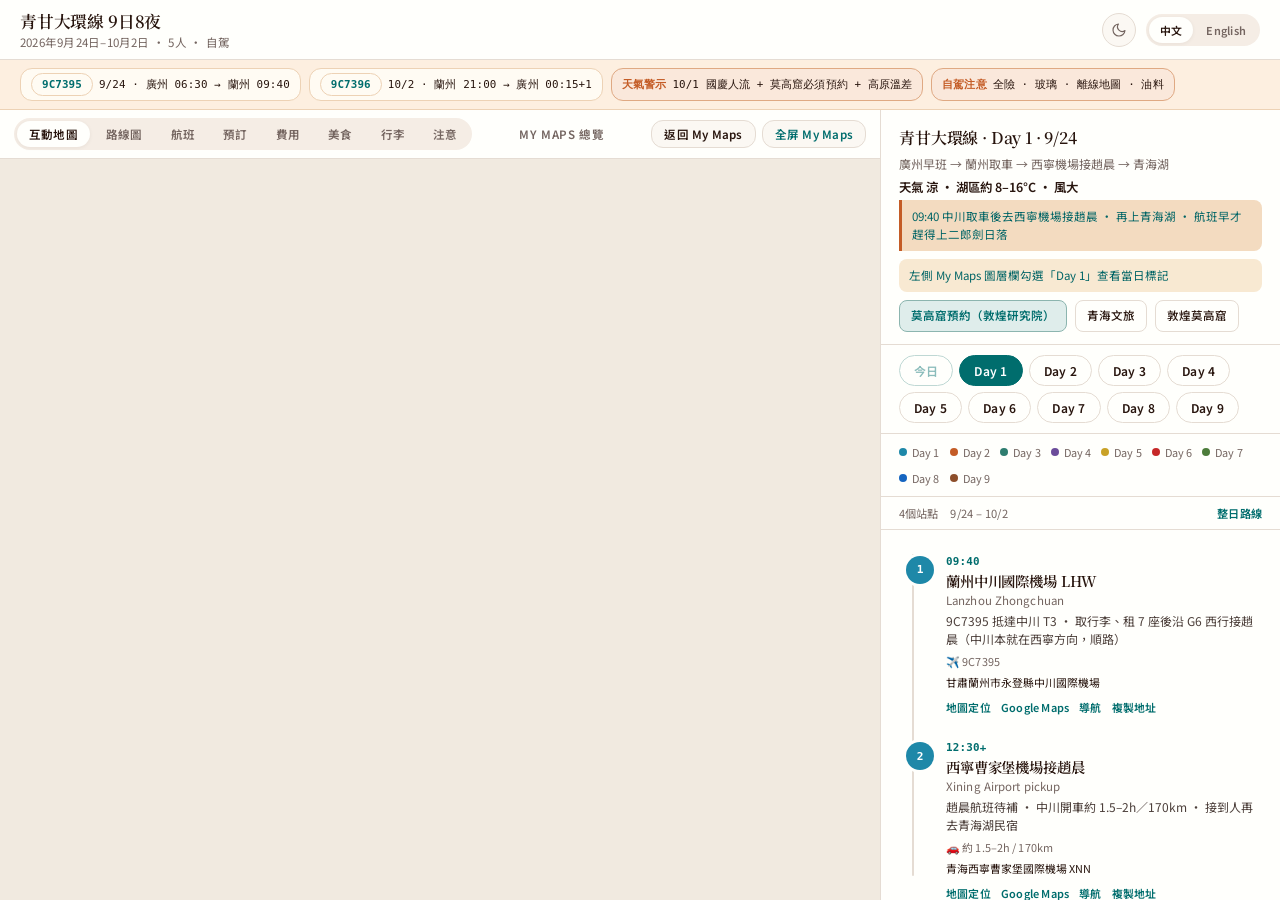
==== commit 88617e17: "Add a self-drive notes page and pack a U-shaped neck pillow. Co-authored-by: Cursor <cursoragent@cur" ====
--- a/index.html
+++ b/index.html
@@ -7,7 +7,7 @@
   <link rel="preconnect" href="https://fonts.googleapis.com" />
   <link rel="preconnect" href="https://fonts.gstatic.com" crossorigin />
   <link href="https://fonts.googleapis.com/css2?family=Noto+Sans+TC:wght@400;500;600&family=Noto+Serif+TC:wght@500;600;700&display=swap" rel="stylesheet" />
-  <link rel="stylesheet" href="styles.css?v=9" />
+  <link rel="stylesheet" href="styles.css?v=11" />
   <script>
     (function () {
       try {
@@ -17,15 +17,16 @@
       } catch (_) {}
     })();
   </script>
-  <script src="config.js?v=9"></script>
-  <script src="trip-data.js?v=9"></script>
-  <script src="flight-data.js?v=9"></script>
-  <script src="booking-data.js?v=9"></script>
-  <script src="food-data.js?v=9"></script>
-  <script src="packing-data.js?v=9"></script>
-  <script src="cost-data.js?v=9"></script>
-  <script src="weather-data.js?v=9"></script>
-  <script src="i18n.js?v=9"></script>
+  <script src="config.js?v=11"></script>
+  <script src="trip-data.js?v=11"></script>
+  <script src="flight-data.js?v=11"></script>
+  <script src="booking-data.js?v=11"></script>
+  <script src="food-data.js?v=11"></script>
+  <script src="packing-data.js?v=11"></script>
+  <script src="notes-data.js?v=11"></script>
+  <script src="cost-data.js?v=11"></script>
+  <script src="weather-data.js?v=11"></script>
+  <script src="i18n.js?v=11"></script>
 </head>
 <body>
   <div id="app">
@@ -58,6 +59,7 @@
             <button type="button" data-view="cost">費用</button>
             <button type="button" data-view="food">美食</button>
             <button type="button" data-view="pack">行李</button>
+            <button type="button" data-view="notes">注意</button>
           </div>
           <span class="map-toolbar-label" id="map-mode-label">My Maps 總覽</span>
           <div class="map-toolbar-actions">
@@ -119,6 +121,9 @@
         <div id="pack-panel" class="content-panel">
           <div class="flights-scroll" id="pack-content"></div>
         </div>
+        <div id="notes-panel" class="content-panel">
+          <div class="flights-scroll" id="notes-content"></div>
+        </div>
       </div>
 
       <aside class="sidebar">
@@ -147,6 +152,6 @@
     </div>
   </div>
 
-  <script src="app.js?v=9"></script>
+  <script src="app.js?v=11"></script>
 </body>
 </html>
--- a/styles.css
+++ b/styles.css
@@ -238,7 +238,8 @@
   transition: background 0.25s, border-color 0.25s;
 }
 
-.flights-bar span {
+.flights-bar span,
+.flights-bar .notes-alert {
   display: inline-flex;
   align-items: center;
   gap: 6px;
@@ -252,19 +253,32 @@
   letter-spacing: 0.01em;
 }
 
+.flights-bar .notes-alert {
+  cursor: pointer;
+  font: inherit;
+  font-family: var(--font-mono);
+  font-size: 0.68rem;
+}
+
+.flights-bar .notes-alert:hover {
+  border-color: color-mix(in srgb, #c45c26 50%, var(--flights-border));
+}
+
 .flights-bar .flight-code {
   font-weight: 600;
   color: var(--accent);
 }
 
-.flights-bar .weather-alert {
+.flights-bar .weather-alert,
+.flights-bar .notes-alert {
   border-color: color-mix(in srgb, #c45c26 35%, var(--flights-border));
   background: color-mix(in srgb, #c45c26 12%, var(--flights-chip-bg));
   color: var(--text);
   max-width: 100%;
 }
 
-.flights-bar .weather-alert strong {
+.flights-bar .weather-alert strong,
+.flights-bar .notes-alert strong {
   color: #c45c26;
   font-weight: 700;
 }
@@ -1080,6 +1094,59 @@
   text-decoration-thickness: 1px;
 }
 
+.notes-list {
+  display: flex;
+  flex-direction: column;
+  gap: 14px;
+  max-width: 720px;
+}
+
+.note-card {
+  display: grid;
+  grid-template-columns: auto 1fr;
+  gap: 12px 14px;
+  background: var(--card);
+  border: 1px solid var(--border);
+  border-radius: 14px;
+  padding: 16px 16px 16px 14px;
+}
+
+.note-num {
+  width: 28px;
+  height: 28px;
+  border-radius: 50%;
+  background: #c45c26;
+  color: #fff;
+  font-size: 0.85rem;
+  font-weight: 700;
+  display: flex;
+  align-items: center;
+  justify-content: center;
+  margin-top: 2px;
+}
+
+.note-when {
+  margin: 0 0 4px;
+  font-size: 0.68rem;
+  font-weight: 700;
+  letter-spacing: 0.04em;
+  color: #c45c26;
+}
+
+.note-body h3 {
+  margin: 0 0 8px;
+  font-family: var(--font-display);
+  font-size: 1.02rem;
+  font-weight: 600;
+}
+
+.note-body p {
+  margin: 0;
+  font-size: 0.88rem;
+  line-height: 1.55;
+  color: var(--text);
+}
+
 /* ── Cost panel ── */
 .cost-summary {
   display: grid;
@@ -1734,6 +1801,7 @@
   body.view-bookings .sidebar,
   body.view-food .sidebar,
   body.view-pack .sidebar,
+  body.view-notes .sidebar,
   body.view-cost .sidebar {
     order: 2;
   }
